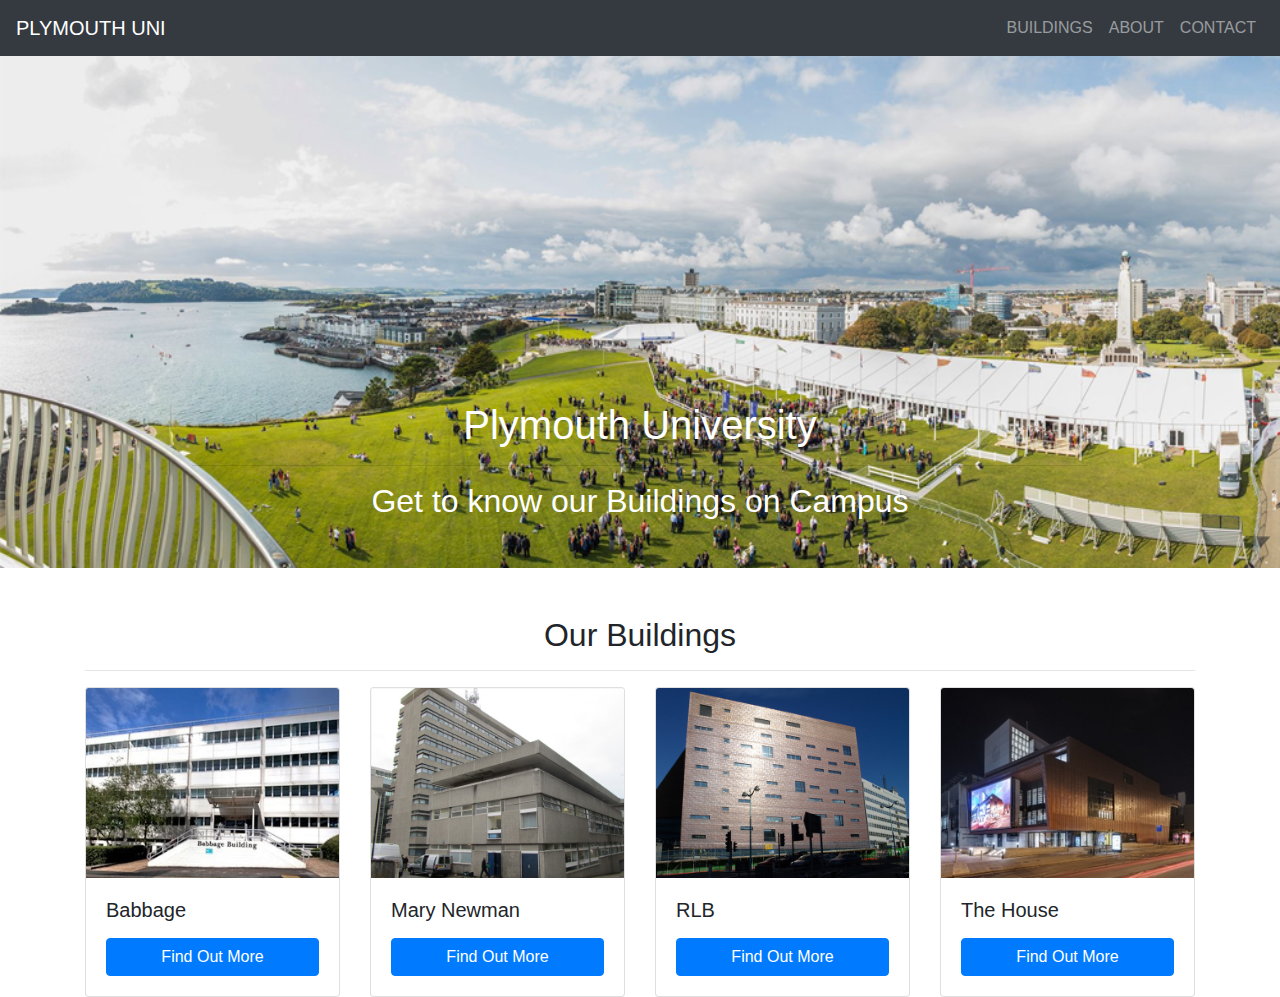
==== DAT404ClassFiles-master/Session 7 - Bootstrap Practical pt 2/Boostrap, Font Awesome and Form Spring - Startpt2/index.html @ 015acf31 "Add files via upload" ====
<!DOCTYPE html>
<html lang="en">

<head>
  <meta charset="utf-8">
  <meta name="viewport" content="width=device-width, initial-scale=1, shrink-to-fit=no">
  <title>Plymouth Uni Buildings</title>
  <link href="css/bootstrap.min.css" rel="stylesheet">
  <link href="https://use.fontawesome.com/releases/v5.0.8/css/all.css" rel="stylesheet">
</head>

<body>
  <nav class="navbar navbar-expand-lg navbar-dark bg-dark text-uppercase">
    <a class="navbar-brand" href="#">Plymouth Uni</a>
    <button type="button" class="navbar-toggler navbar-toggler-right text-uppercase bg-primary text-white rounded"
      data-toggle="collapse" data-target="#mobileMenu">
      <i class="fas fa-bars"></i>
    </button>
    <div class="collapse navbar-collapse" id="mobileMenu">
      <ul class="navbar-nav ml-auto">
        <li class="nav-item">
          <a class="nav-link" href="#">Buildings</a>
        </li>
        <li class="nav-item">
          <a class="nav-link" href="#">About</a>
        </li>
        <li class="nav-item">
          <a class="nav-link" href="#">Contact</a>
        </li>
      </ul>
    </div>
  </nav>

  <header>
    <div id="mainSlider" class="carousel slide" data-ride="carousel">
      <div class="carousel-inner">
        <div class="carousel-item active">
          <img class="w-100" src="assets/img/slider.jpg">
          <div class="carousel-caption">
            <h1>Plymouth University</h1>
            <hr>
            <h2> Get to know our Buildings on Campus</h2>
          </div>
        </div>
        <div class="carousel-item">
          <img class="w-100" src="assets/img/sliderbw.jpg">
          <div class="carousel-caption">
            <h1>Plymouth University</h1>
            <hr>
            <h2> Get to know our Buildings on Campus!</h2>
          </div>
        </div>
      </div>
    </div>
  </header>

  <section>
    <div class="container">
      <h2 class="text-center mt-5">Our Buildings</h2>
      <hr>
      <div class="row">
        <div class="col-3">
          <div class="card w-100">
            <img class="card-img-top" src="assets/img/babbage.jpg">
            <div class="card-body">
              <h5>Babbage</h5>
              <a class="btn btn-primary w-100 mt-2" href="#">Find Out More</a>
            </div>
          </div>
        </div>
        <div class="col-3">
          <div class="card w-100">
            <img class="card-img-top" src="assets/img/maryNewman.jpg">
            <div class="card-body">
              <h5>Mary Newman</h5>
              <a class="btn btn-primary w-100 mt-2" href="#">Find Out More</a>
            </div>
          </div>
        </div>
        <div class="col-3">
          <div class="card w-100">
            <img class="card-img-top" src="assets/img/rlb.jpg">
            <div class="card-body">
              <h5>RLB</h5>
              <a class="btn btn-primary w-100 mt-2" href="#">Find Out More</a>
            </div>
          </div>
        </div>
        <div class="col-3">
          <div class="card w-100">
            <img class="card-img-top" src="assets/img/theHouse.jpg">
            <div class="card-body">
              <h5>The House</h5>
              <a class="btn btn-primary w-100 mt-2" href="#">Find Out More</a>
            </div>
          </div>
        </div>
      </div><!-- row close -->
    </div><!-- container close -->
  </section>
  <script src="js/jquery.min.js"></script>
  <script src="js/bootstrap.bundle.min.js"></script>
  <script src="js/script.js"></script>
</body>

</html>
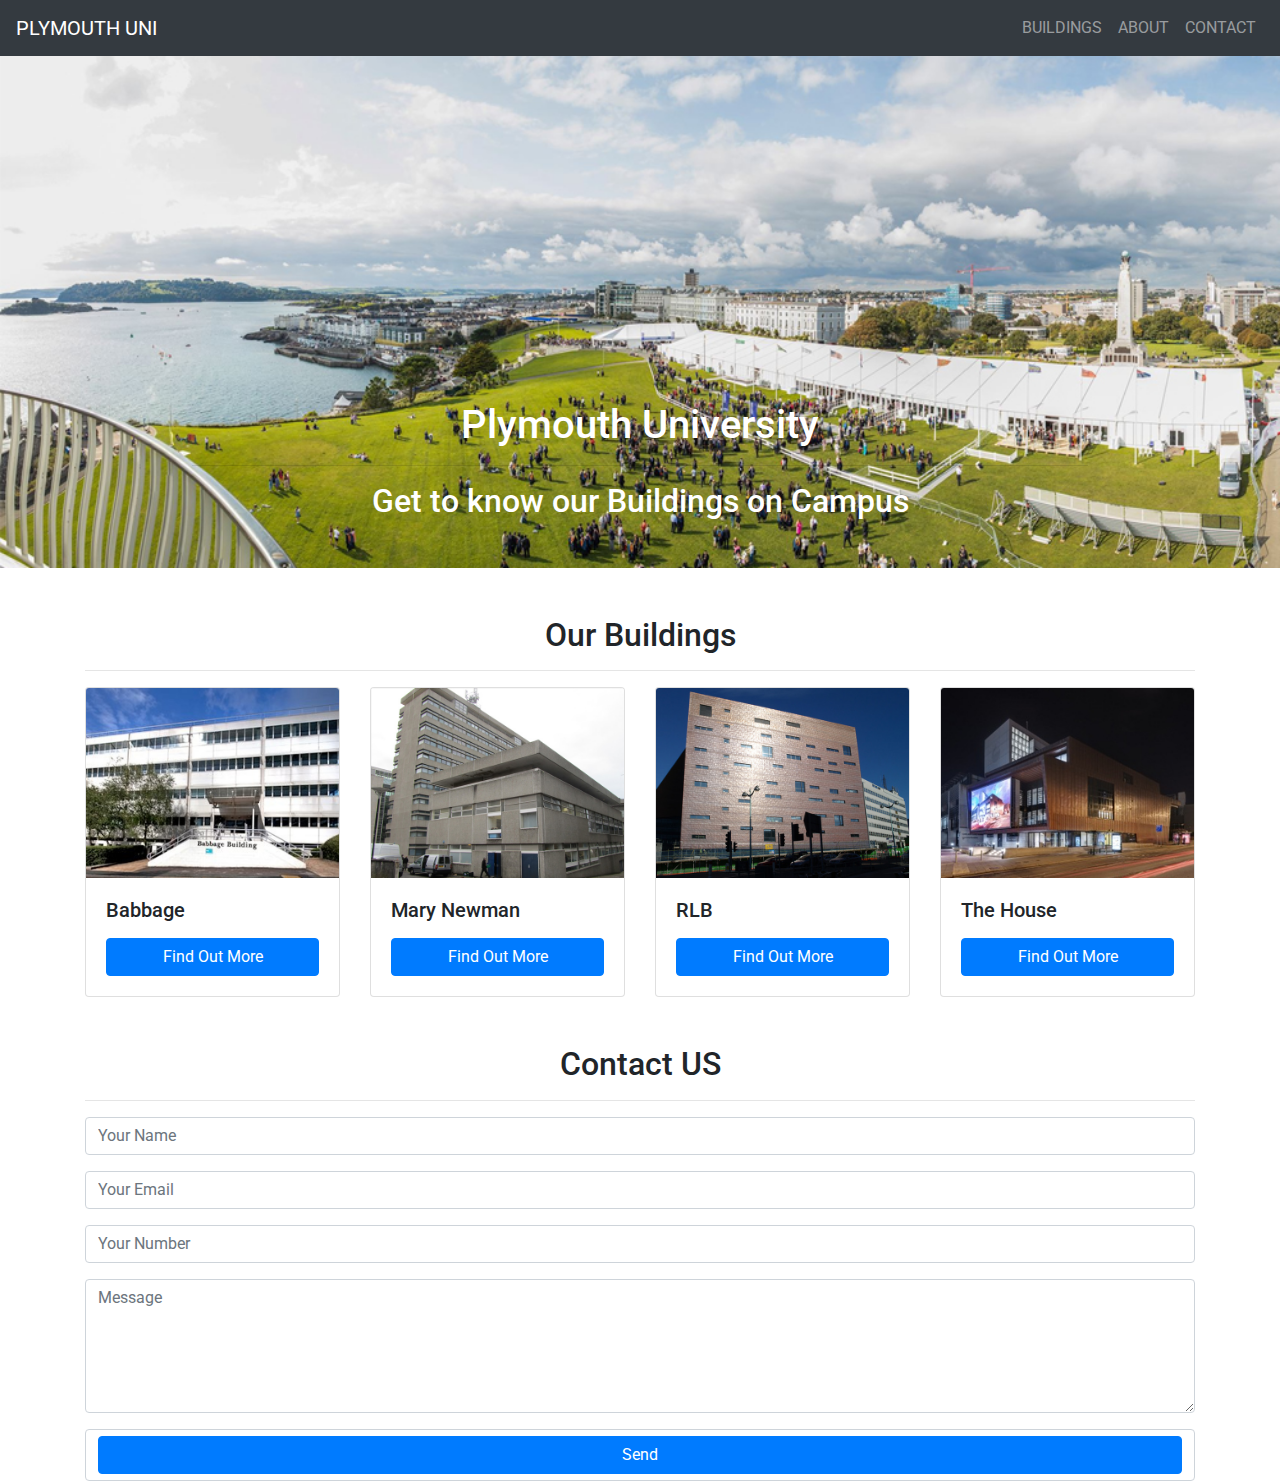
==== commit 6aee7bb6: "Add files via upload" ====
--- a/DAT404ClassFiles-master/Session 7 - Bootstrap Practical pt 2/Boostrap, Font Awesome and Form Spring - Startpt2/index.html
+++ b/DAT404ClassFiles-master/Session 7 - Bootstrap Practical pt 2/Boostrap, Font Awesome and Form Spring - Startpt2/index.html
@@ -7,6 +7,8 @@
   <title>Plymouth Uni Buildings</title>
   <link href="css/bootstrap.min.css" rel="stylesheet">
   <link href="https://use.fontawesome.com/releases/v5.0.8/css/all.css" rel="stylesheet">
+  <link href="https://fonts.googleapis.com/css?family=Open+Sans|Roboto" rel="stylesheet">
+  <link href="css/styles.css" rel="stylesheet">
 </head>
 
 <body>
@@ -98,9 +100,40 @@
       </div><!-- row close -->
     </div><!-- container close -->
   </section>
+<section>
+  <div class="container">
+    <h2 class="text-center pt-5">Contact US</h2>
+    <hr>
+    <form
+    action="https://formspree.io/mattgammage34@gmail.com" method="POST" />
+
+
+      <div class="form-group">
+        <input class="form-control" type="text"
+        id="name" placeholder="Your Name">
+  </div>
+  <div class="form-group">
+    <input class="form-control" type="email"
+    id="email" placeholder="Your Email">
+  </div>
+  <div class="form-group">
+    <input class="form-control" type="number"
+    id="telNumber" placeholder="Your Number">
+</div>
+<div class="form-group">
+  <textarea class="form-control"
+  name="message" rows="5"
+  placeholder="Message"></textarea>
+</div>
+<div class="form-control">
+  <button class="btn btn-primary w-100"
+  type="submit">Send</button>
+
+
+
   <script src="js/jquery.min.js"></script>
   <script src="js/bootstrap.bundle.min.js"></script>
   <script src="js/script.js"></script>
 </body>
 
-</html>+</html>
--- a/DAT404ClassFiles-master/Session 7 - Bootstrap Practical pt 2/Boostrap, Font Awesome and Form Spring - Startpt2/css/styles.css
+++ b/DAT404ClassFiles-master/Session 7 - Bootstrap Practical pt 2/Boostrap, Font Awesome and Form Spring - Startpt2/css/styles.css
@@ -0,0 +1,12 @@
+body{
+  font-family: font-family: 'Open Sans', sans-serif;
+}
+
+h1,
+h2,
+h3,
+h4,
+h5,
+h6{
+  font-family: font-family: 'Roboto', sans-serif;
+}
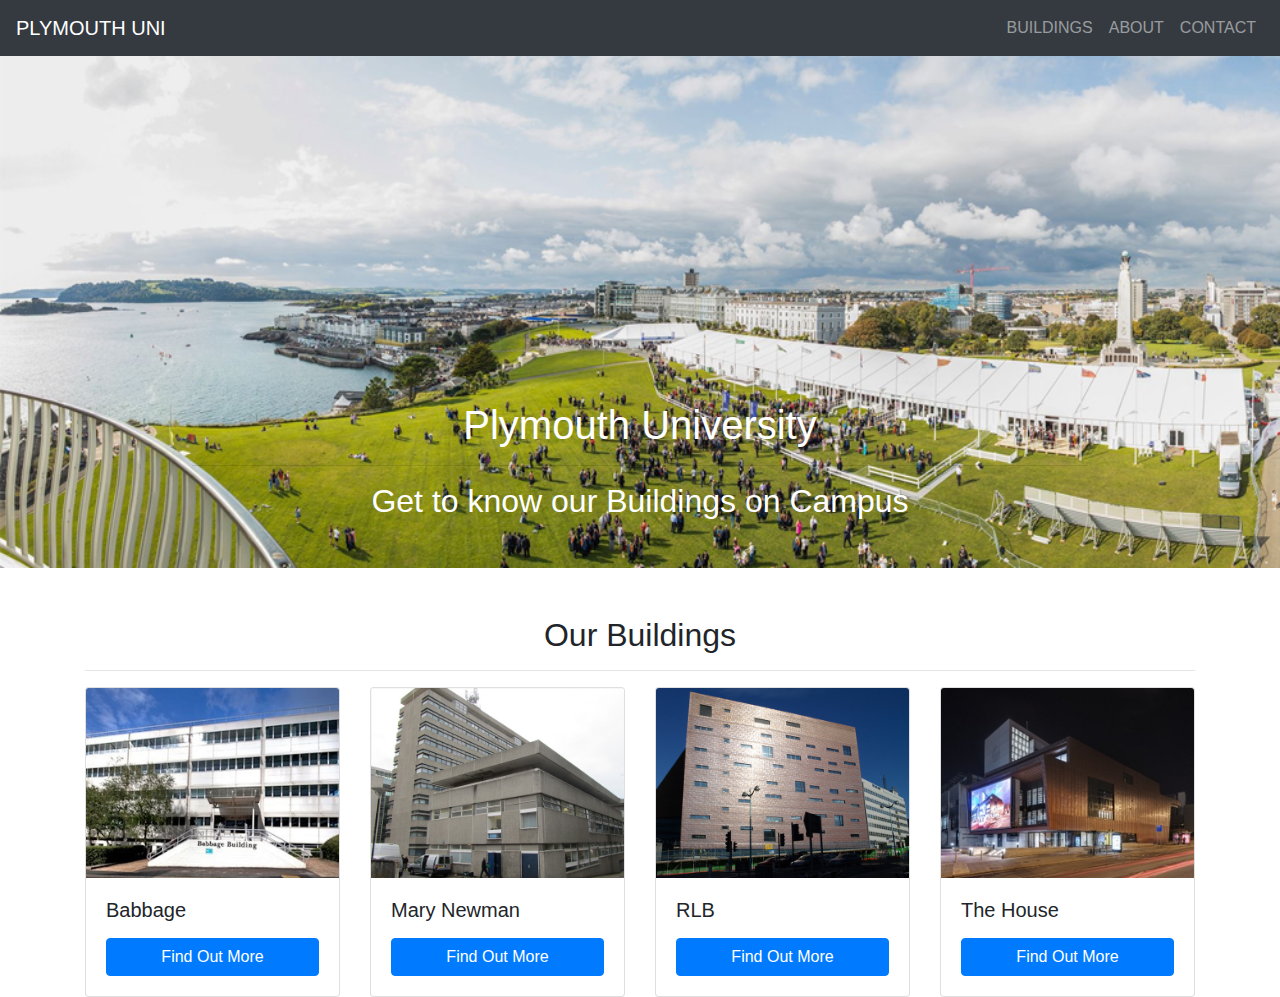
==== commit be48dc4f: "Add files via upload" ====
--- a/DAT404ClassFiles-master/Session 7 - Bootstrap Practical pt 2/Boostrap, Font Awesome and Form Spring - Startpt2/index.html
+++ b/DAT404ClassFiles-master/Session 7 - Bootstrap Practical pt 2/Boostrap, Font Awesome and Form Spring - Startpt2/index.html
@@ -7,8 +7,6 @@
   <title>Plymouth Uni Buildings</title>
   <link href="css/bootstrap.min.css" rel="stylesheet">
   <link href="https://use.fontawesome.com/releases/v5.0.8/css/all.css" rel="stylesheet">
-  <link href="https://fonts.googleapis.com/css?family=Open+Sans|Roboto" rel="stylesheet">
-  <link href="css/styles.css" rel="stylesheet">
 </head>
 
 <body>
@@ -100,40 +98,9 @@
       </div><!-- row close -->
     </div><!-- container close -->
   </section>
-<section>
-  <div class="container">
-    <h2 class="text-center pt-5">Contact US</h2>
-    <hr>
-    <form
-    action="https://formspree.io/mattgammage34@gmail.com" method="POST" />
-
-
-      <div class="form-group">
-        <input class="form-control" type="text"
-        id="name" placeholder="Your Name">
-  </div>
-  <div class="form-group">
-    <input class="form-control" type="email"
-    id="email" placeholder="Your Email">
-  </div>
-  <div class="form-group">
-    <input class="form-control" type="number"
-    id="telNumber" placeholder="Your Number">
-</div>
-<div class="form-group">
-  <textarea class="form-control"
-  name="message" rows="5"
-  placeholder="Message"></textarea>
-</div>
-<div class="form-control">
-  <button class="btn btn-primary w-100"
-  type="submit">Send</button>
-
-
-
   <script src="js/jquery.min.js"></script>
   <script src="js/bootstrap.bundle.min.js"></script>
   <script src="js/script.js"></script>
 </body>
 
-</html>
+</html>